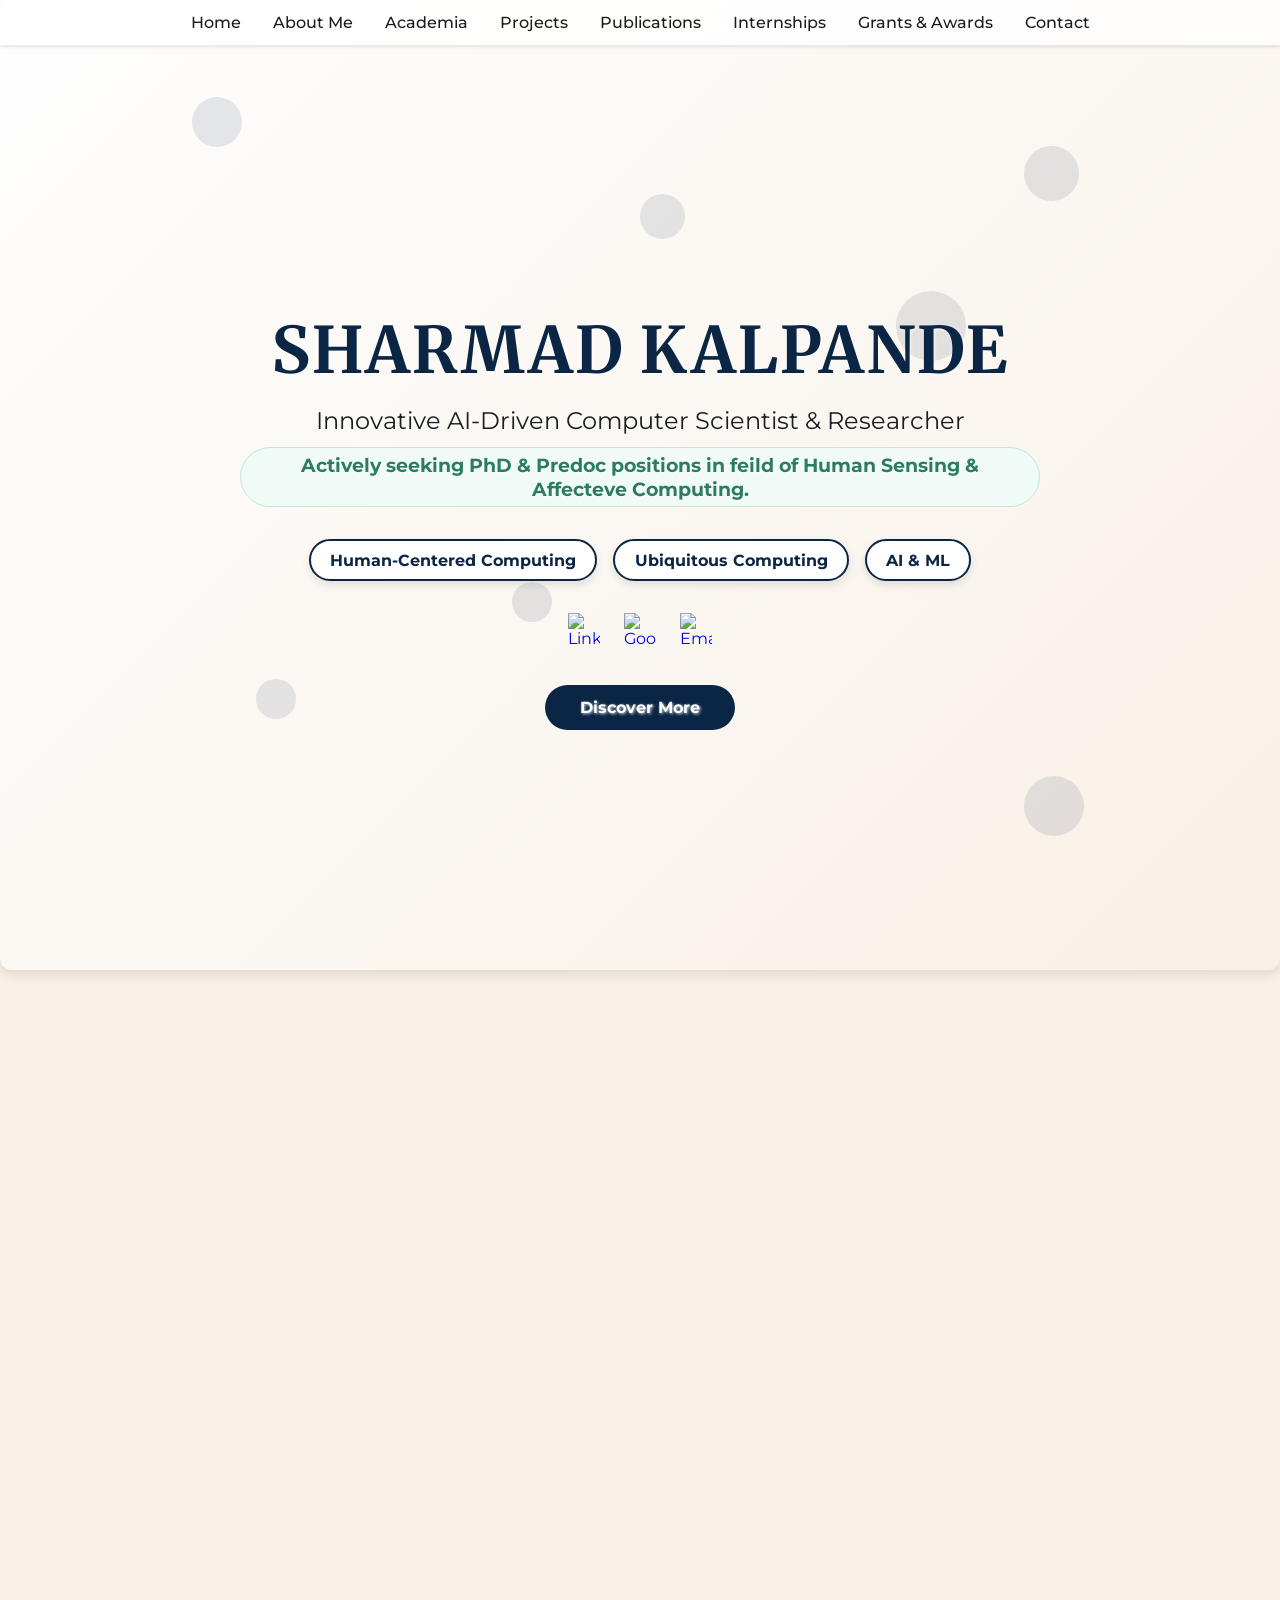
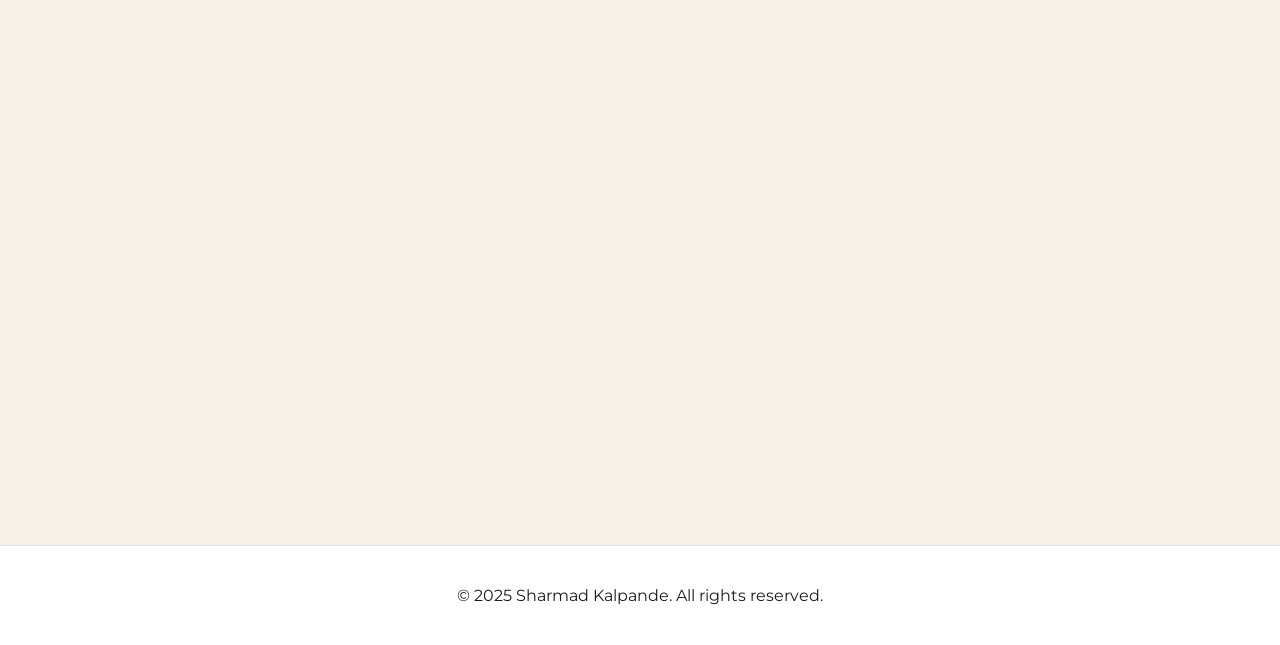
==== index.html @ 31a32ddb "Update website" ====
<!DOCTYPE html>
<html lang="en">

<head>
  <meta charset="UTF-8" />
  <meta name="viewport" content="width=device-width, initial-scale=1.0" />
  <title>Sharmad Kalpande </title>
  <link
    href="https://fonts.googleapis.com/css2?family=Merriweather:wght@700&family=Montserrat:wght@400;700&display=swap"
    rel="stylesheet" />
  <link rel="stylesheet" href="css/style.css" />
</head>

<body>
  <header>
    <nav>
      <ul>
        <li><a href="#hero" class="nav-link">Home</a></li>
        <li><a href="#about" class="nav-link">About Me</a></li>
        <li><a href="#academics" class="nav-link">Academia</a></li>
        <li><a href="#projects" class="nav-link">Projects</a></li>
        <li><a href="#publications" class="nav-link">Publications</a></li>
        <li><a href="internships.html" class="nav-link">Internships</a></li>
        <li><a href="#awards" class="nav-link">Grants & Awards</a></li>
        <li><a href="#contact" class="nav-link">Contact</a></li>
      </ul>
    </nav>
  </header>

  <section id="hero" class="hero">
    <div class="hero-circles">
      <div class="circle" style="top:10%; left:15%; width:50px; height:50px;"></div>
      <div class="circle" style="top:30%; left:70%; width:70px; height:70px;"></div>
      <div class="circle" style="top:60%; left:40%; width:40px; height:40px;"></div>
      <div class="circle" style="top:80%; left:80%; width:60px; height:60px;"></div>
      <div class="circle" style="top:20%; left:50%; width:45px; height:45px;"></div>
      <div class="circle" style="top:70%; left:20%; width:40px; height:40px;"></div>
      <div class="circle" style="top:15%; left:80%; width:55px; height:55px;"></div>
    </div>
    <div class="hero-content">
      <h1 id="typed-name">SHARMAD KALPANDE</h1>
      <p class="tagline">Innovative AI-Driven Computer Scientist &amp; Researcher <br>
        <span class="status-highlight">Actively seeking PhD &amp; Predoc positions in feild of Human Sensing &amp;
          Affecteve Computing.</span>
      </p>
      <div class="hero-boxes">
        <div class="box">Human-Centered Computing</div>
        <div class="box">Ubiquitous Computing</div>
        <div class="box">AI &amp; ML</div>
      </div>
      <div class="hero-icons">
        <a href="https://www.linkedin.com/in/YOUR-LINKEDIN" target="_blank" aria-label="LinkedIn">
          <img src="images/linkdin.png" alt="LinkedIn Icon" class="social-icon" />
        </a>
        <a href="https://scholar.google.com/citations?user=YOUR-SCHOLAR-ID" target="_blank" aria-label="Google Scholar">
          <img src="images/gs.png" alt="Google Scholar Icon" class="social-icon" />
        </a>
        <a href="mailto:kalpande22@iiserb.ac.in" aria-label="Email">
          <img src="images/gmail.png" alt="Email Icon" class="social-icon" />
        </a>
      </div>
      <a href="#about" class="btn">Discover More</a>
    </div>
  </section>

  <main class="container">
    <section id="about" class="reveal">
      <h2>About Me</h2>
      <div class="about-content">
        <div class="about-text">
          <p>
            I'm a Master's student in the BS-MS program at the Indian Institute of Science Education and Research
            (IISER) Bhopal, specializing in Computer Science within the Department of Electrical Engineering and
            Computer Science (EECS). I joined the SIRL Lab under the mentorship of Dr. Haroon Lone in my second year and
            have since dedicated extensive time—including focused summer research periods—to my work there, which has
            led to published papers at top venues like ACM ISWC. My research interests lie at the intersection of
            <strong>Human-Centered Computation</strong> and <strong>Ubiquitous Computing</strong>, where I have gained
            hands-on experience with machine learning, wearable sensing, signal processing, and IoT systems. I am
            actively looking for <strong>PhD and Predoc positions</strong> in these fields.
          </p>
        </div>
        <div class="about-logo">
          <img src="images/IMG_20250331_111753.jpg" alt="Profile Photo" class="about-img" />
        </div>
      </div>
    </section>

    <section id="academics" class="reveal">
      <h2>Academia</h2>
      <div class="academia-content">
        <div class="academia-logo">
          <img src="images/IISERB_logo.png" alt="IISERB Logo" class="academia-logo-img" />
        </div>
        <div class="academia-text">
          <p><strong>BS-MS in Engineering Sciences (Major: Computer Science)</strong></p>
          <p>Indian Institute of Science Education and Research (IISER) Bhopal</p>
          <p><em>(2022 - 2027)</em></p>
        </div>
      </div>
    </section>

    <section id="projects" class="reveal">
      <h2>Projects</h2>
      <div class="project-list">
        <a href="projects/noise-detection.html" class="project-list-item">
          <div class="project-list-info">
            <span class="project-list-bullet">•</span>
            <div class="project-list-text">
              <span class="project-list-title">Noise Detection in ECG Signal</span>
              <span class="project-list-desc">ML framework to detect noise in wearable ECG signals, achieving 96.4% accuracy on Shimmer sensor data.</span>
            </div>
          </div>
          <span class="project-list-arrow">→</span>
        </a>
        <a href="projects/iot-braille.html" class="project-list-item">
          <div class="project-list-info">
            <span class="project-list-bullet">•</span>
            <div class="project-list-text">
              <span class="project-list-title">IoT-Enabled Braille Display for UPI Payment Verification</span>
              <span class="project-list-desc">Low-cost IoT Braille display under $35 with ESP32, BLE, and Android app for accessible UPI payments.</span>
            </div>
          </div>
          <span class="project-list-arrow">→</span>
        </a>
        <a href="projects/federated-learning.html" class="project-list-item">
          <div class="project-list-info">
            <span class="project-list-bullet">•</span>
            <div class="project-list-text">
              <span class="project-list-title">Evaluating Federated Learning for Mood Inference</span>
              <span class="project-list-desc">Hybrid FL model for cross-cultural mood inference on the DiversityOne dataset across 6 countries.</span>
            </div>
          </div>
          <span class="project-list-arrow">→</span>
        </a>
        <a href="projects/physiological-signals.html" class="project-list-item">
          <div class="project-list-info">
            <span class="project-list-bullet">•</span>
            <div class="project-list-text">
              <span class="project-list-title">Analyzing Multimodal Physiological Signals for Social Anxiety Detection</span>
              <span class="project-list-desc">Multimodal ECG &amp; EDA analysis with ML to detect social anxiety biomarkers from wearable sensors.</span>
            </div>
          </div>
          <span class="project-list-arrow">→</span>
        </a>
        <a href="projects/imu-cooking.html" class="project-list-item">
          <div class="project-list-info">
            <span class="project-list-bullet">•</span>
            <div class="project-list-text">
              <span class="project-list-title">Multimodal IMU Data for Real-Time Cooking Activity Recognition</span>
              <span class="project-list-desc">ConvLSTM-based HAR from IMU data with a 40-recording user study at IIT Jodhpur.</span>
            </div>
          </div>
          <span class="project-list-arrow">→</span>
        </a>
        <a href="projects/dc-mrta.html" class="project-list-item">
          <div class="project-list-info">
            <span class="project-list-bullet">•</span>
            <div class="project-list-text">
              <span class="project-list-title">Decentralized Multi-Robot Task Allocation (DC-MRTA)</span>
              <span class="project-list-desc">RL-based multi-robot coordination with ORCA collision avoidance for 10-robot autonomous task allocation.</span>
            </div>
          </div>
          <span class="project-list-arrow">→</span>
        </a>
      </div>
    </section>

    <section id="publications" class="reveal">
      <h2>Publications</h2>
      <div class="publication-entry">
        <p>
          <strong>Sharmad Kalpande</strong>, Nilesh Kumar Sahu, and Haroon R. Lone. 2025. Investigating the
          Generalizability of ECG Noise Detection Across Diverse Data Sources.
          <em>In Proceedings of the 2025 ACM International Symposium on Wearable Computers (ISWC '25).</em>
          Association for Computing Machinery, New York, NY, USA, 113–119.
          <span class="pub-status">Published.</span>
          <a href="https://doi.org/10.1145/3715071.3750402" target="_blank">[Link]</a>
        </p>
      </div>
      <div class="publication-entry">
        <p>
          <strong>Sharmad Kalpande</strong>, NK Sahu, and HR Lone. 2026. Are You Performing, Anticipating, or Observing?
          Role-Aware Physiological Sensing in Group Interactions.
          <em>ACM International Symposium on Wearable Computers (UbiComp / ISWC), 2026.</em>
          <span class="pub-status">Accepted.</span>
          <a href="https://dl.acm.org/doi/abs/10.1145/3830727.3834816" target="_blank">[Link]</a>
        </p>
      </div>
      <div class="publication-entry">
        <h3>Posters</h3>
        <p>
          <strong>Exploring Physiological Signals in Social Anxiety Disorder with Wearable ECG and EDA
            Devices</strong><br>
          <em>EECS Symposium, IISER Bhopal (Feb 2025)</em>
        </p>
      </div>
    </section>

    <section id="internships" class="reveal">
      <h2>Internships</h2>
      <p>I have been fortunate to complete research internships at premier institutes like IISER Bhopal and IIT Jodhpur.
        Click the button below to see the details of my projects and work.</p>
      <a href="internships.html" class="btn">View Internships</a>
    </section>

    <section id="awards" class="reveal">
      <h2>Grants & Awards</h2>
      <div class="award-entry">
        <h3>Ubicomp/ISWC 2025 Travel Grant</h3>
        <p>
          Awarded a travel grant to attend and present my work at the ACM International Symposium on Wearable Computers
          (ISWC '25).
        </p>
      </div>
      <div class="award-entry">
        <h3>Best Poster Presentation</h3>
        <p>
          <em>EECS Symposium, IISER Bhopal (Feb 2025)</em><br>
          Awarded for examining correlations between Social Anxiety Disorder (SAD) and physiological signals from
          wearable devices.
        </p>
      </div>
    </section>

    <section id="contact" class="reveal">
      <h2>Contact Me</h2>
      <p>I am always open to discussing new projects, research collaborations, or opportunities. Please feel free to
        reach out through any of the platforms below.</p>
      <div class="contact-grid">
        <a href="mailto:kalpande22@iiserb.ac.in" class="contact-card">
          <span class="contact-label">
            <svg xmlns="http://www.w3.org/2000/svg" viewBox="0 0 24 24" fill="currentColor" width="24" height="24">
              <path
                d="M20 4H4c-1.1 0-1.99.9-1.99 2L2 18c0 1.1.9 2 2 2h16c1.1 0 2-.9 2-2V6c0-1.1-.9-2-2-2zm0 4l-8 5-8-5V6l8 5 8-5v2z" />
            </svg>
            Email
          </span>
          <span class="contact-info">kalpande22[at]iiserb.ac.in</span>
        </a>
        <a href="https://www.linkedin.com/in/YOUR-LINKEDIN" target="_blank" class="contact-card">
          <span class="contact-label">
            <svg xmlns="http://www.w3.org/2000/svg" viewBox="0 0 24 24" fill="currentColor" width="24" height="24">
              <path
                d="M19 3a2 2 0 0 1 2 2v14a2 2 0 0 1-2 2H5a2 2 0 0 1-2-2V5a2 2 0 0 1 2-2h14zm-11 6H5v7h3V9zM6.5 8a1.5 1.5 0 1 0 0-3 1.5 1.5 0 0 0 0 3zm5.5 1v2.5h.03c.7-1.32 2.4-2.5 4.97-2.5 5.3 0 6.27 3.5 6.27 8.03V20h-3v-6.37c0-1.52-.03-3.48-2.12-3.48-2.12 0-2.45 1.66-2.45 3.37V20h-3V10z" />
            </svg>
            LinkedIn
          </span>
          <span class="contact-info">Connect with me</span>
        </a>
        <a href="https://github.com/Agasti04" target="_blank" class="contact-card">
          <span class="contact-label">
            <svg xmlns="http://www.w3.org/2000/svg" viewBox="0 0 24 24" fill="currentColor" width="24" height="24">
              <path
                d="M12 2C6.48 2 2 6.48 2 12c0 4.42 2.87 8.17 6.84 9.5.5.09.68-.22.68-.48 0-.24-.01-1.02-.01-1.85-2.78.6-3.37-1.18-3.37-1.18-.45-1.15-1.11-1.46-1.11-1.46-.91-.62.07-.61.07-.61 1 .07 1.53 1.03 1.53 1.03.9 1.52 2.34 1.08 2.91.83.09-.65.35-1.08.63-1.33-2.22-.25-4.55-1.11-4.55-4.94 0-1.1.39-1.99 1.03-2.69-.1-.25-.45-1.27.1-2.65 0 0 .84-.27 2.75 1.02.79-.22 1.65-.33 2.5-.33.85 0 1.71.11 2.5.33 1.91-1.29 2.75-1.02 2.75-1.02.55 1.38.2 2.4.1 2.65.64.7 1.03 1.6 1.03 2.69 0 3.84-2.33 4.68-4.56 4.93.36.31.68.92.68 1.85 0 1.33-.01 2.41-.01 2.73 0 .27.18.58.69.48A10 10 0 0 0 22 12c0-5.52-4.48-10-10-10z" />
            </svg>
            GitHub
          </span>
          <span class="contact-info">View my projects</span>
        </a>
        <a href="https://scholar.google.com/citations?user=YOUR-SCHOLAR-ID" target="_blank" class="contact-card">
          <span class="contact-label">
            <svg xmlns="http://www.w3.org/2000/svg" viewBox="0 0 24 24" fill="currentColor" width="24" height="24">
              <path
                d="M5.24 10.21l6.45-3.63L18 10.21v4.58l-6.31 3.2-6.45-3.2V10.21zm12.38-1.5L12 5.24 4.5 9.09l7.5 4.22 8.12-4.58zM12 22a9.92 9.92 0 0 0 8-4h-2.1a7.86 7.86 0 0 1-11.8 0H4a9.92 9.92 0 0 0 8 4z" />
            </svg>
            Google Scholar
          </span>
          <span class="contact-info">See my publications</span>
        </a>
      </div>
    </section>
  </main>

  <a id="back-to-top" href="#hero">
    <svg xmlns="http://www.w3.org/2000/svg" viewBox="0 0 24 24" fill="currentColor" width="24" height="24">
      <path d="M12 4l-8 8h6v8h4v-8h6z" />
    </svg>
  </a>

  <footer>
    <p>&copy; 2025 Sharmad Kalpande. All rights reserved.</p>
  </footer>

  <script src="js/script.js"></script>
</body>

</html>
---- css/style.css ----
:root {
  --primary-dark-blue: #0B2545;
  --secondary-dark-grey: #1c1c1c;
  --background-ivory: #f8f0e6;
  --background-white: #ffffff;
  --text-primary: #333;
  --shadow-color: rgba(0, 0, 0, 0.1);
}
html {
  scroll-behavior: smooth;
}
body {
  font-family: 'Montserrat', sans-serif;
  margin: 0;
  padding: 0;
  background-color: var(--background-ivory);
  color: var(--secondary-dark-grey);
  overflow-x: hidden;
}
header {
  background-color: rgba(255, 255, 255, 0.85);
  backdrop-filter: blur(10px);
  box-shadow: 0 2px 4px var(--shadow-color);
  position: fixed;
  width: 100%;
  top: 0;
  z-index: 1000;
}
header nav {
  display: flex;
  justify-content: center; 
  align-items: center;
  max-width: 1200px;
  margin: 0 auto;
  padding: 0.8rem 2rem;
}
header nav ul {
  list-style: none;
  display: flex;
  justify-content: center;
  padding: 0;
  margin: 0;
}
header nav ul li {
  margin: 0 1rem;
}
header nav ul li a {
  color: var(--secondary-dark-grey);
  text-decoration: none;
  font-weight: 500;
  padding-bottom: 5px;
  position: relative;
  transition: color 0.3s;
}
header nav ul li a::after {
  content: '';
  position: absolute;
  width: 0;
  height: 2px;
  bottom: 0;
  left: 0;
  background-color: var(--primary-dark-blue);
  transition: width 0.3s ease-out;
}
header nav ul li a:hover {
  color: var(--primary-dark-blue);
}
header nav ul li a:hover::after {
  width: 100%;
}
.hero {
  position: relative;
  height: 100vh;
  background-color: var(--background-white);
  background-image: linear-gradient(135deg, #fefefe, #f8f0e6);
  display: flex;
  align-items: center;
  justify-content: center;
  text-align: center;
  padding: 70px 2rem 0;
  color: var(--secondary-dark-grey);
  overflow: hidden;
}
.hero-circles {
  position: absolute;
  top: 0;
  left: 0;
  width: 100%;
  height: 100%;
  z-index: 0;
}
.circle {
  position: absolute;
  background-color: rgba(11, 37, 69, 0.1);
  border-radius: 50%;
}
.hero-content {
  position: relative;
  z-index: 1;
  text-shadow: 1px 1px 3px rgba(255,255,255,0.8);
  max-width: 800px;
}
.hero-content h1 {
  font-family: 'Merriweather', serif;
  font-size: 4rem;
  margin: 0;
  letter-spacing: 2px;
  color: var(--primary-dark-blue);
  min-height: 80px;
  position: relative;
  z-index: 2;
  transition: opacity 0.3s ease-out;
}
.hero-content .tagline {
  font-size: 1.5rem;
  margin: 1rem 0 2rem;
  color: var(--secondary-dark-grey);
}
.status-highlight {
  display: inline-block;
  margin-top: 0.75rem;
  font-weight: 700;
  color: #2a7e5f; 
  background-color: #f0faf6;
  padding: 0.3rem 0.8rem;
  border-radius: 50px;
  border: 1px solid #c8e6d9;
  font-size: 1.2rem;
}
.hero-icons {
  margin: 1rem 0;
  display: flex;
  justify-content: center;
  align-items: center;
  gap: 1.5rem;
}
.social-icon {
  width: 32px;
  height: 32px;
  display: block;
  transition: transform 0.3s ease, opacity 0.3s ease;
}
.hero-icons a:hover .social-icon {
  transform: translateY(-3px);
  opacity: 0.8;
}
.hero-boxes {
  margin: 2rem 0;
  display: flex;
  justify-content: center;
  gap: 1rem;
  flex-wrap: wrap;
}
.hero-boxes .box {
  background: var(--background-white);
  border: 2px solid var(--primary-dark-blue);
  border-radius: 50px;
  padding: 0.6rem 1.2rem;
  font-size: 1rem;
  font-weight: bold;
  color: var(--primary-dark-blue);
  box-shadow: 0 4px 8px var(--shadow-color);
  transition: transform 0.3s, box-shadow 0.3s;
}
.hero-boxes .box:hover {
  transform: translateY(-5px);
  box-shadow: 0 6px 12px rgba(0,0,0,0.15);
}
.btn {
  display: inline-block;
  background-color: var(--primary-dark-blue);
  color: #fff;
  padding: 0.8rem 2.2rem;
  text-decoration: none;
  border-radius: 50px;
  font-size: 1rem;
  font-weight: bold;
  transition: transform 0.3s, background-color 0.3s;
  margin-top: 1.5rem;
}
.btn:hover {
  background-color: #09203a;
  transform: translateY(-3px);
}
.container {
  max-width: 1000px;
  margin: 0 auto;
  padding: 120px 2rem 2rem;
}
section.reveal {
  opacity: 0;
  transform: translateY(30px);
  transition: opacity 0.8s ease-out, transform 0.8s ease-out;
}
section {
  margin-bottom: 5rem;
  background: var(--background-white);
  padding: 3rem;
  border-radius: 12px;
  box-shadow: 0 4px 12px var(--shadow-color);
}
section.visible {
  opacity: 1;
  transform: translateY(0);
}
section h2 {
  font-family: 'Merriweather', serif;
  margin-top: 0;
  color: var(--primary-dark-blue);
  font-size: 2.2rem;
  border-bottom: 3px solid var(--primary-dark-blue);
  padding-bottom: 0.8rem;
  margin-bottom: 2rem;
}
.about-content {
  display: flex;
  align-items: center;
  gap: 3rem;
}
.about-text {
  flex: 2;
}
.about-text p {
  font-size: 1.1rem;
  line-height: 1.7;
  color: var(--text-primary);
  text-align: justify;
}
.about-logo {
  flex: 1;
  text-align: center;
}
.about-logo img {
  width: 280px;
  height: 280px;
  object-fit: cover;
  border-radius: 50%;
  display: block;
  border: 5px solid var(--background-white);
  box-shadow: 0 4px 15px rgba(0,0,0,0.2);
}
.academia-content {
  display: flex;
  align-items: center;
  gap: 2rem;
  margin-top: 1rem;
}
.academia-logo-img {
  width: 120px;
  height: auto;
}
.academia-text p {
  font-size: 1.1rem;
  color: var(--text-primary);
  margin: 0.2rem 0;
}
.academia-text p em {
  color: #555;
}
.projects-grid {
  display: grid;
  grid-template-columns: repeat(auto-fit, minmax(300px, 1fr));
  gap: 1.5rem;
}
.project-card {
  background-color: #fdfdfd;
  border: 1px solid #eee;
  border-radius: 8px;
  padding: 1.5rem;
  box-shadow: 0 2px 5px var(--shadow-color);
  transition: transform 0.3s, box-shadow 0.3s;
  display: flex;
  flex-direction: column;
}
.project-card:hover {
  transform: translateY(-8px);
  box-shadow: 0 6px 15px rgba(0,0,0,0.12);
}
.project-card h3 {
  font-family: 'Merriweather', serif;
  color: var(--primary-dark-blue);
  margin: 0 0 0.5rem;
}
.project-card .project-timeline {
  font-size: 0.9rem;
  color: #666;
  margin-bottom: 1rem;
}
.project-card .project-desc {
  font-size: 1rem;
  line-height: 1.6;
  color: var(--text-primary);
  flex-grow: 1;
}
.project-tags {
  margin-top: 1rem;
  display: flex;
  flex-wrap: wrap;
  gap: 0.5rem;
}
.project-tags .tag {
  background-color: #eef2f7;
  color: var(--primary-dark-blue);
  padding: 0.3rem 0.8rem;
  border-radius: 20px;
  font-size: 0.85rem;
  font-weight: 500;
}
.publication-entry {
  border-left: 4px solid var(--primary-dark-blue);
  padding-left: 1.5rem;
  margin-bottom: 2rem;
}
.publication-entry p {
  line-height: 1.7;
  font-size: 1.1rem;
  margin: 0;
}
.publication-entry h3 {
  margin: 1.5rem 0 0.5rem;
  font-size: 1.3rem;
  color: var(--secondary-dark-grey);
}
.publication-entry a {
  color: var(--primary-dark-blue);
  font-weight: bold;
  text-decoration: none;
}
.publication-entry a:hover {
  text-decoration: underline;
}
/* ----- New Section Styles ----- */
#internships {
  text-align: center;
}
#internships p, #contact p {
  font-size: 1.1rem;
  line-height: 1.7;
  max-width: 700px;
  margin-left: auto;
  margin-right: auto;
}
#contact p {
  text-align: center;
}
.award-entry {
  border-left: 4px solid var(--primary-dark-blue);
  padding-left: 1.5rem;
  margin-bottom: 1.5rem;
}
.award-entry h3 {
  margin: 0 0 0.5rem;
  font-size: 1.4rem;
  color: var(--secondary-dark-grey);
}
.award-entry p {
  margin: 0;
  font-size: 1.1rem;
  line-height: 1.7;
}
.contact-grid {
  display: grid;
  grid-template-columns: repeat(2, 1fr);
  gap: 1.5rem;
  margin-top: 2.5rem;
  max-width: 600px;
  margin-left: auto;
  margin-right: auto;
}
.contact-card {
  background-color: #fdfdfd;
  border: 1px solid #eee;
  border-left: 5px solid var(--primary-dark-blue);
  border-radius: 8px;
  padding: 1.5rem;
  text-decoration: none;
  color: var(--text-primary);
  transition: transform 0.3s, box-shadow 0.3s;
}
.contact-card:hover {
  transform: translateY(-5px);
  box-shadow: 0 6px 15px rgba(0,0,0,0.08);
}
.contact-card .contact-label {
  font-weight: bold;
  font-size: 1.2rem;
  color: var(--primary-dark-blue);
  display: flex;
  align-items: center;
  gap: 0.7rem;
  margin-bottom: 0.5rem;
}
.contact-card .contact-label svg {
  width: 24px;
  height: 24px;
  fill: currentColor;
}
.contact-card .contact-info {
  font-size: 1rem;
  color: #555;
  word-break: break-all;
}
/* ----- End New Section Styles ----- */
footer {
  background-color: var(--background-white);
  color: var(--secondary-dark-grey);
  text-align: center;
  padding: 1.5rem 0;
  border-top: 1px solid #e0e0e0;
}
#back-to-top {
  position: fixed;
  bottom: 20px;
  right: 20px;
  background-color: var(--primary-dark-blue);
  color: white;
  width: 40px;
  height: 40px;
  border-radius: 50%;
  display: flex;
  align-items: center;
  justify-content: center;
  text-decoration: none;
  opacity: 0;
  visibility: hidden;
  transition: opacity 0.3s, visibility 0.3s;
  z-index: 999;
}
#back-to-top.show {
  opacity: 1;
  visibility: visible;
}
@media (max-width: 768px) {
  header nav {
    flex-direction: column;
    gap: 0.5rem;
  }
  .hero-content h1 {
    font-size: 2.8rem;
    min-height: 60px;
  }
  .hero-content .tagline {
    font-size: 1.2rem;
  }
  .container {
    padding-left: 1rem;
    padding-right: 1rem;
  }
  section {
    padding: 2rem;
  }
  .about-content {
    flex-direction: column-reverse;
  }
  .about-logo img {
    width: 200px;
    height: 200px;
  }
  .academia-content {
    flex-direction: column;
    text-align: center;
  }
  .contact-grid {
    grid-template-columns: 1fr;
  }
}
/* ----- New Styles for Internships Page & Active Nav ----- */
header nav ul li a.active {
  color: var(--primary-dark-blue);
}

header nav ul li a.active::after {
  width: 100%;
}

.intro-paragraph {
  font-size: 1.2rem;
  text-align: center;
  margin-bottom: 2.5rem;
  color: var(--text-primary);
}

.accordion-btn {
  background-color: #fdfdfd;
  border: 1px solid #eee;
  border-radius: 8px;
  color: var(--primary-dark-blue);
  cursor: pointer;
  padding: 1.2rem 1.5rem;
  width: 100%;
  text-align: left;
  outline: none;
  font-size: 1.1rem;
  font-family: 'Montserrat', sans-serif;
  font-weight: bold;
  transition: background-color 0.3s;
  margin-top: 1rem;
  position: relative;
  padding-right: 40px; /* Space for arrow */
}

.accordion-btn::after {
  content: '+';
  font-size: 1.5rem;
  color: var(--primary-dark-blue);
  position: absolute;
  right: 20px;
  top: 50%;
  transform: translateY(-50%);
  transition: transform 0.3s;
}

.accordion-btn.active::after {
  content: '−';
  transform: translateY(-50%) rotate(180deg);
}

.accordion-btn:hover, .accordion-btn.active {
  background-color: #f1f7fe;
}

.panel {
  padding: 0 1.5rem;
  background-color: var(--background-white);
  max-height: 0;
  overflow: hidden;
  transition: max-height 0.4s ease-out, padding 0.4s ease-out;
  border-bottom: 1px solid #eee;
  border-radius: 0 0 8px 8px;
}

.panel p {
    font-size: 1.1rem;
    line-height: 1.7;
}

.panel ul {
  list-style-type: disc;
  padding-left: 25px;
  margin-top: 0;
}

.panel li {
  margin-bottom: 0.8rem;
  font-size: 1.1rem;
  line-height: 1.7;
  color: var(--text-primary);
}
/* ----- Institution Logos on Internships Page ----- */
.institution-logos {
  text-align: center;
  margin-top: 4rem;
  padding-top: 3rem;
  border-top: 1px solid #e0e0e0;
}

.institution-logos h3 {
  font-family: 'Merriweather', serif;
  color: var(--secondary-dark-grey);
  font-size: 1.5rem;
  font-weight: 700;
  margin-bottom: 2.5rem;
  opacity: 0.8;
}

.logo-container {
  display: flex;
  justify-content: center;
  align-items: center;
  gap: 5rem;
  flex-wrap: wrap;
}

.institution-logo {
  max-height: 90px;
  width: auto;
  opacity: 0.75;
  transition: opacity 0.3s ease;
}

.institution-logo:hover {
  opacity: 1;
}

/* ----- Project Card Updates ----- */
.project-card .project-desc ul {
  padding-left: 20px;
  margin: 0;
  text-align: left;
  font-size: 1rem;
  list-style-position: outside;
}

.project-card .project-desc li {
  margin-bottom: 0.5rem;
}

.project-link {
  display: inline-block;
  margin-top: 1rem;
  font-weight: bold;
  color: var(--primary-dark-blue);
  text-decoration: none;
  font-size: 1rem;
}

.project-link:hover {
  text-decoration: underline;
}

/* ----- Project List (Main Page) ----- */
.project-list {
  display: flex;
  flex-direction: column;
  gap: 0;
}

.project-list-item {
  display: flex;
  align-items: center;
  justify-content: space-between;
  padding: 1.3rem 1.8rem;
  border-bottom: 1px solid #e8e8e8;
  text-decoration: none;
  color: var(--text-primary);
  transition: background-color 0.25s ease, padding-left 0.25s ease;
  position: relative;
}

.project-list-item:first-child {
  border-top: 1px solid #e8e8e8;
}

.project-list-item:hover {
  background-color: #f1f7fe;
  padding-left: 2.2rem;
}

.project-list-item .project-list-info {
  display: flex;
  align-items: center;
  gap: 1.5rem;
  flex: 1;
  min-width: 0;
}

.project-list-item .project-list-number {
  font-family: 'Merriweather', serif;
  font-size: 1.4rem;
  font-weight: 700;
  color: var(--primary-dark-blue);
  opacity: 0.3;
  min-width: 30px;
  text-align: center;
}

.project-list-item .project-list-title {
  font-family: 'Merriweather', serif;
  font-size: 1.1rem;
  font-weight: 700;
  color: var(--primary-dark-blue);
  flex: 1;
  min-width: 0;
}

.project-list-item .project-list-meta {
  display: flex;
  align-items: center;
  gap: 1rem;
  flex-shrink: 0;
}

.project-list-item .project-list-timeline {
  font-size: 0.85rem;
  color: #888;
  white-space: nowrap;
}

.project-list-item .project-list-tags {
  display: flex;
  gap: 0.4rem;
}

.project-list-item .project-list-tags .tag {
  background-color: #eef2f7;
  color: var(--primary-dark-blue);
  padding: 0.2rem 0.6rem;
  border-radius: 20px;
  font-size: 0.75rem;
  font-weight: 600;
  white-space: nowrap;
}

.project-list-item .project-list-arrow {
  font-size: 1.2rem;
  color: var(--primary-dark-blue);
  opacity: 0.4;
  transition: opacity 0.25s ease, transform 0.25s ease;
  margin-left: 1rem;
}

.project-list-item:hover .project-list-arrow {
  opacity: 1;
  transform: translateX(4px);
}

@media (max-width: 768px) {
  .project-list-item {
    flex-direction: column;
    align-items: flex-start;
    gap: 0.5rem;
    padding: 1.2rem 1rem;
  }
  .project-list-item .project-list-info {
    gap: 0.8rem;
  }
  .project-list-item .project-list-meta {
    padding-left: 38px;
    flex-wrap: wrap;
  }
  .project-list-item .project-list-arrow {
    position: absolute;
    right: 1rem;
    top: 50%;
    transform: translateY(-50%);
  }
  .project-list-item:hover .project-list-arrow {
    transform: translateY(-50%) translateX(4px);
  }
}

/* ----- Individual Project Page ----- */
.project-detail-page {
  max-width: 900px;
  margin: 0 auto;
  padding: 100px 2rem 3rem;
}

.project-detail-page .back-link {
  display: inline-flex;
  align-items: center;
  gap: 0.5rem;
  color: var(--primary-dark-blue);
  text-decoration: none;
  font-weight: 600;
  font-size: 0.95rem;
  margin-bottom: 2rem;
  transition: gap 0.2s ease;
}

.project-detail-page .back-link:hover {
  gap: 0.8rem;
}

.project-detail-hero {
  background: linear-gradient(135deg, var(--primary-dark-blue) 0%, #163d6f 100%);
  border-radius: 16px;
  padding: 3rem;
  color: #fff;
  margin-bottom: 2.5rem;
  position: relative;
  overflow: hidden;
}

.project-detail-hero::before {
  content: '';
  position: absolute;
  top: -50%;
  right: -20%;
  width: 300px;
  height: 300px;
  border-radius: 50%;
  background: rgba(255,255,255,0.05);
}

.project-detail-hero::after {
  content: '';
  position: absolute;
  bottom: -30%;
  left: -10%;
  width: 200px;
  height: 200px;
  border-radius: 50%;
  background: rgba(255,255,255,0.03);
}

.project-detail-hero h1 {
  font-family: 'Merriweather', serif;
  font-size: 2rem;
  margin: 0 0 1rem;
  position: relative;
  z-index: 1;
}

.project-detail-hero .project-detail-meta {
  display: flex;
  flex-wrap: wrap;
  gap: 1.5rem;
  font-size: 0.95rem;
  opacity: 0.9;
  position: relative;
  z-index: 1;
}

.project-detail-hero .project-detail-meta span {
  display: flex;
  align-items: center;
  gap: 0.4rem;
}

.project-detail-hero .project-detail-tags {
  display: flex;
  flex-wrap: wrap;
  gap: 0.5rem;
  margin-top: 1.2rem;
  position: relative;
  z-index: 1;
}

.project-detail-hero .project-detail-tags .tag {
  background: rgba(255,255,255,0.15);
  color: #fff;
  padding: 0.3rem 0.8rem;
  border-radius: 20px;
  font-size: 0.8rem;
  font-weight: 600;
  border: 1px solid rgba(255,255,255,0.25);
}

.project-detail-section {
  background: var(--background-white);
  border-radius: 12px;
  padding: 2.5rem;
  box-shadow: 0 4px 12px var(--shadow-color);
  margin-bottom: 2rem;
}

.project-detail-section h2 {
  font-family: 'Merriweather', serif;
  color: var(--primary-dark-blue);
  font-size: 1.5rem;
  margin: 0 0 1.5rem;
  padding-bottom: 0.6rem;
  border-bottom: 2px solid #eef2f7;
}

.project-detail-section p,
.project-detail-section li {
  font-size: 1.05rem;
  line-height: 1.8;
  color: var(--text-primary);
}

.project-detail-section ul {
  padding-left: 1.5rem;
  margin: 0;
}

.project-detail-section li {
  margin-bottom: 0.6rem;
}

/* Resources Grid */
.resources-grid {
  display: grid;
  grid-template-columns: repeat(auto-fit, minmax(220px, 1fr));
  gap: 1.2rem;
}

.resource-card {
  display: flex;
  align-items: center;
  gap: 1rem;
  padding: 1.2rem 1.5rem;
  background: #fdfdfd;
  border: 1px solid #eee;
  border-left: 4px solid var(--primary-dark-blue);
  border-radius: 8px;
  text-decoration: none;
  color: var(--text-primary);
  transition: transform 0.25s ease, box-shadow 0.25s ease;
}

.resource-card:hover {
  transform: translateY(-4px);
  box-shadow: 0 6px 18px rgba(0,0,0,0.08);
}

.resource-card .resource-icon {
  font-size: 1.8rem;
  flex-shrink: 0;
}

.resource-card .resource-info {
  display: flex;
  flex-direction: column;
}

.resource-card .resource-label {
  font-weight: 700;
  font-size: 0.95rem;
  color: var(--primary-dark-blue);
}

.resource-card .resource-desc {
  font-size: 0.8rem;
  color: #888;
  margin-top: 0.2rem;
}

@media (max-width: 768px) {
  .project-detail-page {
    padding: 80px 1rem 2rem;
  }
  .project-detail-hero {
    padding: 2rem 1.5rem;
  }
  .project-detail-hero h1 {
    font-size: 1.5rem;
  }
  .project-detail-section {
    padding: 1.5rem;
  }
  .resources-grid {
    grid-template-columns: 1fr;
  }
}
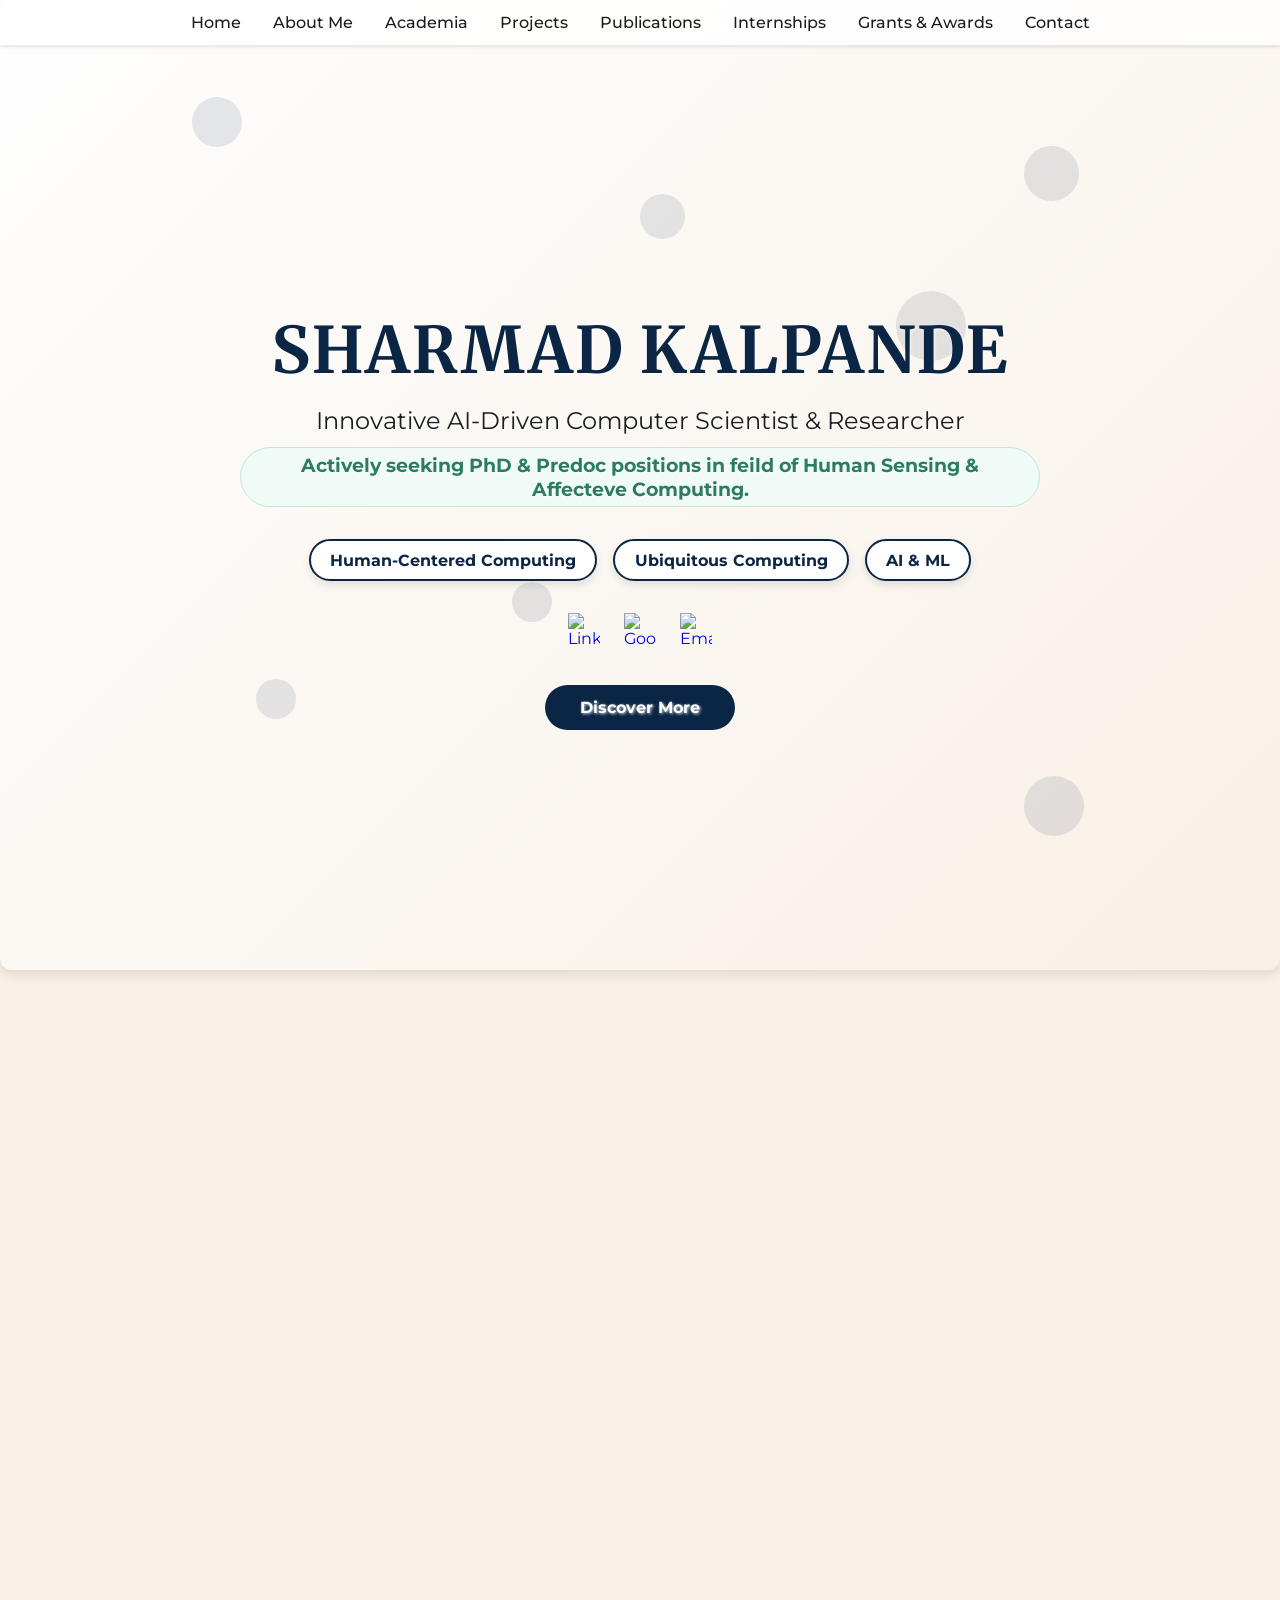
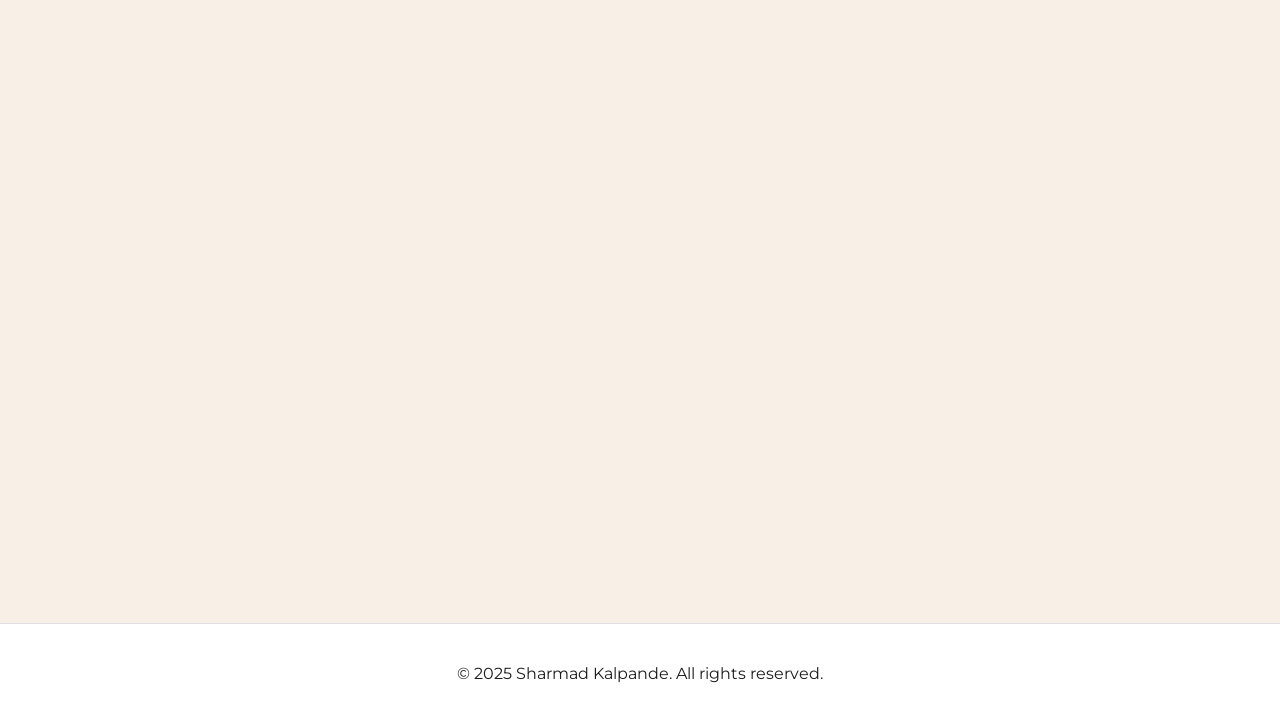
==== commit 99f95bc3: "Update website" ====
--- a/index.html
+++ b/index.html
@@ -8,7 +8,7 @@
   <link
     href="https://fonts.googleapis.com/css2?family=Merriweather:wght@700&family=Montserrat:wght@400;700&display=swap"
     rel="stylesheet" />
-  <link rel="stylesheet" href="css/style.css" />
+  <link rel="stylesheet" href="css/style.css?v=2" />
 </head>
 
 <body>
--- a/css/style.css
+++ b/css/style.css
@@ -6,9 +6,11 @@
   --text-primary: #333;
   --shadow-color: rgba(0, 0, 0, 0.1);
 }
+
 html {
   scroll-behavior: smooth;
 }
+
 body {
   font-family: 'Montserrat', sans-serif;
   margin: 0;
@@ -17,6 +19,7 @@
   color: var(--secondary-dark-grey);
   overflow-x: hidden;
 }
+
 header {
   background-color: rgba(255, 255, 255, 0.85);
   backdrop-filter: blur(10px);
@@ -26,14 +29,16 @@
   top: 0;
   z-index: 1000;
 }
+
 header nav {
   display: flex;
-  justify-content: center; 
+  justify-content: center;
   align-items: center;
   max-width: 1200px;
   margin: 0 auto;
   padding: 0.8rem 2rem;
 }
+
 header nav ul {
   list-style: none;
   display: flex;
@@ -41,9 +46,11 @@
   padding: 0;
   margin: 0;
 }
+
 header nav ul li {
   margin: 0 1rem;
 }
+
 header nav ul li a {
   color: var(--secondary-dark-grey);
   text-decoration: none;
@@ -52,6 +59,7 @@
   position: relative;
   transition: color 0.3s;
 }
+
 header nav ul li a::after {
   content: '';
   position: absolute;
@@ -62,12 +70,15 @@
   background-color: var(--primary-dark-blue);
   transition: width 0.3s ease-out;
 }
+
 header nav ul li a:hover {
   color: var(--primary-dark-blue);
 }
+
 header nav ul li a:hover::after {
   width: 100%;
 }
+
 .hero {
   position: relative;
   height: 100vh;
@@ -81,6 +92,7 @@
   color: var(--secondary-dark-grey);
   overflow: hidden;
 }
+
 .hero-circles {
   position: absolute;
   top: 0;
@@ -89,17 +101,20 @@
   height: 100%;
   z-index: 0;
 }
+
 .circle {
   position: absolute;
   background-color: rgba(11, 37, 69, 0.1);
   border-radius: 50%;
 }
+
 .hero-content {
   position: relative;
   z-index: 1;
-  text-shadow: 1px 1px 3px rgba(255,255,255,0.8);
+  text-shadow: 1px 1px 3px rgba(255, 255, 255, 0.8);
   max-width: 800px;
 }
+
 .hero-content h1 {
   font-family: 'Merriweather', serif;
   font-size: 4rem;
@@ -111,22 +126,25 @@
   z-index: 2;
   transition: opacity 0.3s ease-out;
 }
+
 .hero-content .tagline {
   font-size: 1.5rem;
   margin: 1rem 0 2rem;
   color: var(--secondary-dark-grey);
 }
+
 .status-highlight {
   display: inline-block;
   margin-top: 0.75rem;
   font-weight: 700;
-  color: #2a7e5f; 
+  color: #2a7e5f;
   background-color: #f0faf6;
   padding: 0.3rem 0.8rem;
   border-radius: 50px;
   border: 1px solid #c8e6d9;
   font-size: 1.2rem;
 }
+
 .hero-icons {
   margin: 1rem 0;
   display: flex;
@@ -134,16 +152,19 @@
   align-items: center;
   gap: 1.5rem;
 }
+
 .social-icon {
   width: 32px;
   height: 32px;
   display: block;
   transition: transform 0.3s ease, opacity 0.3s ease;
 }
+
 .hero-icons a:hover .social-icon {
   transform: translateY(-3px);
   opacity: 0.8;
 }
+
 .hero-boxes {
   margin: 2rem 0;
   display: flex;
@@ -151,6 +172,7 @@
   gap: 1rem;
   flex-wrap: wrap;
 }
+
 .hero-boxes .box {
   background: var(--background-white);
   border: 2px solid var(--primary-dark-blue);
@@ -162,10 +184,12 @@
   box-shadow: 0 4px 8px var(--shadow-color);
   transition: transform 0.3s, box-shadow 0.3s;
 }
+
 .hero-boxes .box:hover {
   transform: translateY(-5px);
-  box-shadow: 0 6px 12px rgba(0,0,0,0.15);
-}
+  box-shadow: 0 6px 12px rgba(0, 0, 0, 0.15);
+}
+
 .btn {
   display: inline-block;
   background-color: var(--primary-dark-blue);
@@ -178,20 +202,24 @@
   transition: transform 0.3s, background-color 0.3s;
   margin-top: 1.5rem;
 }
+
 .btn:hover {
   background-color: #09203a;
   transform: translateY(-3px);
 }
+
 .container {
   max-width: 1000px;
   margin: 0 auto;
   padding: 120px 2rem 2rem;
 }
+
 section.reveal {
   opacity: 0;
   transform: translateY(30px);
   transition: opacity 0.8s ease-out, transform 0.8s ease-out;
 }
+
 section {
   margin-bottom: 5rem;
   background: var(--background-white);
@@ -199,10 +227,12 @@
   border-radius: 12px;
   box-shadow: 0 4px 12px var(--shadow-color);
 }
+
 section.visible {
   opacity: 1;
   transform: translateY(0);
 }
+
 section h2 {
   font-family: 'Merriweather', serif;
   margin-top: 0;
@@ -212,24 +242,29 @@
   padding-bottom: 0.8rem;
   margin-bottom: 2rem;
 }
+
 .about-content {
   display: flex;
   align-items: center;
   gap: 3rem;
 }
+
 .about-text {
   flex: 2;
 }
+
 .about-text p {
   font-size: 1.1rem;
   line-height: 1.7;
   color: var(--text-primary);
   text-align: justify;
 }
+
 .about-logo {
   flex: 1;
   text-align: center;
 }
+
 .about-logo img {
   width: 280px;
   height: 280px;
@@ -237,31 +272,37 @@
   border-radius: 50%;
   display: block;
   border: 5px solid var(--background-white);
-  box-shadow: 0 4px 15px rgba(0,0,0,0.2);
-}
+  box-shadow: 0 4px 15px rgba(0, 0, 0, 0.2);
+}
+
 .academia-content {
   display: flex;
   align-items: center;
   gap: 2rem;
   margin-top: 1rem;
 }
+
 .academia-logo-img {
   width: 120px;
   height: auto;
 }
+
 .academia-text p {
   font-size: 1.1rem;
   color: var(--text-primary);
   margin: 0.2rem 0;
 }
+
 .academia-text p em {
   color: #555;
 }
+
 .projects-grid {
   display: grid;
   grid-template-columns: repeat(auto-fit, minmax(300px, 1fr));
   gap: 1.5rem;
 }
+
 .project-card {
   background-color: #fdfdfd;
   border: 1px solid #eee;
@@ -272,32 +313,38 @@
   display: flex;
   flex-direction: column;
 }
+
 .project-card:hover {
   transform: translateY(-8px);
-  box-shadow: 0 6px 15px rgba(0,0,0,0.12);
-}
+  box-shadow: 0 6px 15px rgba(0, 0, 0, 0.12);
+}
+
 .project-card h3 {
   font-family: 'Merriweather', serif;
   color: var(--primary-dark-blue);
   margin: 0 0 0.5rem;
 }
+
 .project-card .project-timeline {
   font-size: 0.9rem;
   color: #666;
   margin-bottom: 1rem;
 }
+
 .project-card .project-desc {
   font-size: 1rem;
   line-height: 1.6;
   color: var(--text-primary);
   flex-grow: 1;
 }
+
 .project-tags {
   margin-top: 1rem;
   display: flex;
   flex-wrap: wrap;
   gap: 0.5rem;
 }
+
 .project-tags .tag {
   background-color: #eef2f7;
   color: var(--primary-dark-blue);
@@ -306,58 +353,71 @@
   font-size: 0.85rem;
   font-weight: 500;
 }
+
 .publication-entry {
   border-left: 4px solid var(--primary-dark-blue);
   padding-left: 1.5rem;
   margin-bottom: 2rem;
 }
+
 .publication-entry p {
   line-height: 1.7;
   font-size: 1.1rem;
   margin: 0;
 }
+
 .publication-entry h3 {
   margin: 1.5rem 0 0.5rem;
   font-size: 1.3rem;
   color: var(--secondary-dark-grey);
 }
+
 .publication-entry a {
   color: var(--primary-dark-blue);
   font-weight: bold;
   text-decoration: none;
 }
+
 .publication-entry a:hover {
   text-decoration: underline;
 }
+
 /* ----- New Section Styles ----- */
 #internships {
   text-align: center;
 }
-#internships p, #contact p {
+
+#internships p,
+#contact p {
   font-size: 1.1rem;
   line-height: 1.7;
   max-width: 700px;
   margin-left: auto;
   margin-right: auto;
 }
+
 #contact p {
   text-align: center;
 }
+
 .award-entry {
   border-left: 4px solid var(--primary-dark-blue);
   padding-left: 1.5rem;
   margin-bottom: 1.5rem;
 }
+
 .award-entry h3 {
   margin: 0 0 0.5rem;
   font-size: 1.4rem;
   color: var(--secondary-dark-grey);
 }
+
 .award-entry p {
   margin: 0;
   font-size: 1.1rem;
   line-height: 1.7;
 }
+
 .contact-grid {
   display: grid;
   grid-template-columns: repeat(2, 1fr);
@@ -367,6 +427,7 @@
   margin-left: auto;
   margin-right: auto;
 }
+
 .contact-card {
   background-color: #fdfdfd;
   border: 1px solid #eee;
@@ -377,10 +438,12 @@
   color: var(--text-primary);
   transition: transform 0.3s, box-shadow 0.3s;
 }
+
 .contact-card:hover {
   transform: translateY(-5px);
-  box-shadow: 0 6px 15px rgba(0,0,0,0.08);
-}
+  box-shadow: 0 6px 15px rgba(0, 0, 0, 0.08);
+}
+
 .contact-card .contact-label {
   font-weight: bold;
   font-size: 1.2rem;
@@ -390,16 +453,19 @@
   gap: 0.7rem;
   margin-bottom: 0.5rem;
 }
+
 .contact-card .contact-label svg {
   width: 24px;
   height: 24px;
   fill: currentColor;
 }
+
 .contact-card .contact-info {
   font-size: 1rem;
   color: #555;
   word-break: break-all;
 }
+
 /* ----- End New Section Styles ----- */
 footer {
   background-color: var(--background-white);
@@ -408,6 +474,7 @@
   padding: 1.5rem 0;
   border-top: 1px solid #e0e0e0;
 }
+
 #back-to-top {
   position: fixed;
   bottom: 20px;
@@ -426,44 +493,55 @@
   transition: opacity 0.3s, visibility 0.3s;
   z-index: 999;
 }
+
 #back-to-top.show {
   opacity: 1;
   visibility: visible;
 }
+
 @media (max-width: 768px) {
   header nav {
     flex-direction: column;
     gap: 0.5rem;
   }
+
   .hero-content h1 {
     font-size: 2.8rem;
     min-height: 60px;
   }
+
   .hero-content .tagline {
     font-size: 1.2rem;
   }
+
   .container {
     padding-left: 1rem;
     padding-right: 1rem;
   }
+
   section {
     padding: 2rem;
   }
+
   .about-content {
     flex-direction: column-reverse;
   }
+
   .about-logo img {
     width: 200px;
     height: 200px;
   }
+
   .academia-content {
     flex-direction: column;
     text-align: center;
   }
+
   .contact-grid {
     grid-template-columns: 1fr;
   }
 }
+
 /* ----- New Styles for Internships Page & Active Nav ----- */
 header nav ul li a.active {
   color: var(--primary-dark-blue);
@@ -496,7 +574,8 @@
   transition: background-color 0.3s;
   margin-top: 1rem;
   position: relative;
-  padding-right: 40px; /* Space for arrow */
+  padding-right: 40px;
+  /* Space for arrow */
 }
 
 .accordion-btn::after {
@@ -515,7 +594,8 @@
   transform: translateY(-50%) rotate(180deg);
 }
 
-.accordion-btn:hover, .accordion-btn.active {
+.accordion-btn:hover,
+.accordion-btn.active {
   background-color: #f1f7fe;
 }
 
@@ -530,8 +610,8 @@
 }
 
 .panel p {
-    font-size: 1.1rem;
-    line-height: 1.7;
+  font-size: 1.1rem;
+  line-height: 1.7;
 }
 
 .panel ul {
@@ -546,6 +626,7 @@
   line-height: 1.7;
   color: var(--text-primary);
 }
+
 /* ----- Institution Logos on Internships Page ----- */
 .institution-logos {
   text-align: center;
@@ -617,7 +698,7 @@
 
 .project-list-item {
   display: flex;
-  align-items: center;
+  align-items: flex-start;
   justify-content: space-between;
   padding: 1.3rem 1.8rem;
   border-bottom: 1px solid #e8e8e8;
@@ -638,94 +719,77 @@
 
 .project-list-item .project-list-info {
   display: flex;
-  align-items: center;
-  gap: 1.5rem;
+  align-items: flex-start;
+  gap: 1rem;
   flex: 1;
   min-width: 0;
 }
 
-.project-list-item .project-list-number {
-  font-family: 'Merriweather', serif;
+.project-list-item .project-list-bullet {
   font-size: 1.4rem;
-  font-weight: 700;
-  color: var(--primary-dark-blue);
-  opacity: 0.3;
-  min-width: 30px;
-  text-align: center;
+  line-height: 1.25;
+  color: var(--primary-dark-blue);
+  flex-shrink: 0;
+}
+
+.project-list-item .project-list-text {
+  display: flex;
+  flex-direction: column;
+  gap: 0.35rem;
+  flex: 1;
 }
 
 .project-list-item .project-list-title {
   font-family: 'Merriweather', serif;
-  font-size: 1.1rem;
+  font-size: 1.15rem;
   font-weight: 700;
   color: var(--primary-dark-blue);
-  flex: 1;
-  min-width: 0;
-}
-
-.project-list-item .project-list-meta {
-  display: flex;
-  align-items: center;
-  gap: 1rem;
-  flex-shrink: 0;
-}
-
-.project-list-item .project-list-timeline {
-  font-size: 0.85rem;
-  color: #888;
-  white-space: nowrap;
-}
-
-.project-list-item .project-list-tags {
-  display: flex;
-  gap: 0.4rem;
-}
-
-.project-list-item .project-list-tags .tag {
-  background-color: #eef2f7;
-  color: var(--primary-dark-blue);
-  padding: 0.2rem 0.6rem;
-  border-radius: 20px;
-  font-size: 0.75rem;
-  font-weight: 600;
-  white-space: nowrap;
+  line-height: 1.35;
+  transition: color 0.25s ease;
+}
+
+.project-list-item:hover .project-list-title {
+  color: #0b2545;
+  text-decoration: underline;
+}
+
+.project-list-item .project-list-desc {
+  font-size: 0.95rem;
+  line-height: 1.55;
+  color: #555;
+  font-weight: 400;
 }
 
 .project-list-item .project-list-arrow {
-  font-size: 1.2rem;
+  font-size: 1.3rem;
   color: var(--primary-dark-blue);
   opacity: 0.4;
   transition: opacity 0.25s ease, transform 0.25s ease;
-  margin-left: 1rem;
+  margin-left: 1.2rem;
+  margin-top: 0.15rem;
+  flex-shrink: 0;
 }
 
 .project-list-item:hover .project-list-arrow {
   opacity: 1;
-  transform: translateX(4px);
+  transform: translateX(5px);
 }
 
 @media (max-width: 768px) {
   .project-list-item {
-    flex-direction: column;
-    align-items: flex-start;
-    gap: 0.5rem;
-    padding: 1.2rem 1rem;
-  }
-  .project-list-item .project-list-info {
-    gap: 0.8rem;
-  }
-  .project-list-item .project-list-meta {
-    padding-left: 38px;
-    flex-wrap: wrap;
-  }
-  .project-list-item .project-list-arrow {
-    position: absolute;
-    right: 1rem;
-    top: 50%;
-    transform: translateY(-50%);
-  }
-  .project-list-item:hover .project-list-arrow {
-    transform: translateY(-50%) translateX(4px);
+    padding: 1.1rem 1rem;
+  }
+
+  .project-list-item:hover {
+    padding-left: 1.2rem;
+  }
+
+  .project-list-item .project-list-title {
+    font-size: 1.05rem;
+  }
+
+  .project-list-item .project-list-desc {
+    font-size: 0.9rem;
   }
 }
 
@@ -770,7 +834,7 @@
   width: 300px;
   height: 300px;
   border-radius: 50%;
-  background: rgba(255,255,255,0.05);
+  background: rgba(255, 255, 255, 0.05);
 }
 
 .project-detail-hero::after {
@@ -781,7 +845,7 @@
   width: 200px;
   height: 200px;
   border-radius: 50%;
-  background: rgba(255,255,255,0.03);
+  background: rgba(255, 255, 255, 0.03);
 }
 
 .project-detail-hero h1 {
@@ -818,13 +882,13 @@
 }
 
 .project-detail-hero .project-detail-tags .tag {
-  background: rgba(255,255,255,0.15);
+  background: rgba(255, 255, 255, 0.15);
   color: #fff;
   padding: 0.3rem 0.8rem;
   border-radius: 20px;
   font-size: 0.8rem;
   font-weight: 600;
-  border: 1px solid rgba(255,255,255,0.25);
+  border: 1px solid rgba(255, 255, 255, 0.25);
 }
 
 .project-detail-section {
@@ -883,7 +947,7 @@
 
 .resource-card:hover {
   transform: translateY(-4px);
-  box-shadow: 0 6px 18px rgba(0,0,0,0.08);
+  box-shadow: 0 6px 18px rgba(0, 0, 0, 0.08);
 }
 
 .resource-card .resource-icon {
@@ -912,15 +976,19 @@
   .project-detail-page {
     padding: 80px 1rem 2rem;
   }
+
   .project-detail-hero {
     padding: 2rem 1.5rem;
   }
+
   .project-detail-hero h1 {
     font-size: 1.5rem;
   }
+
   .project-detail-section {
     padding: 1.5rem;
   }
+
   .resources-grid {
     grid-template-columns: 1fr;
   }
